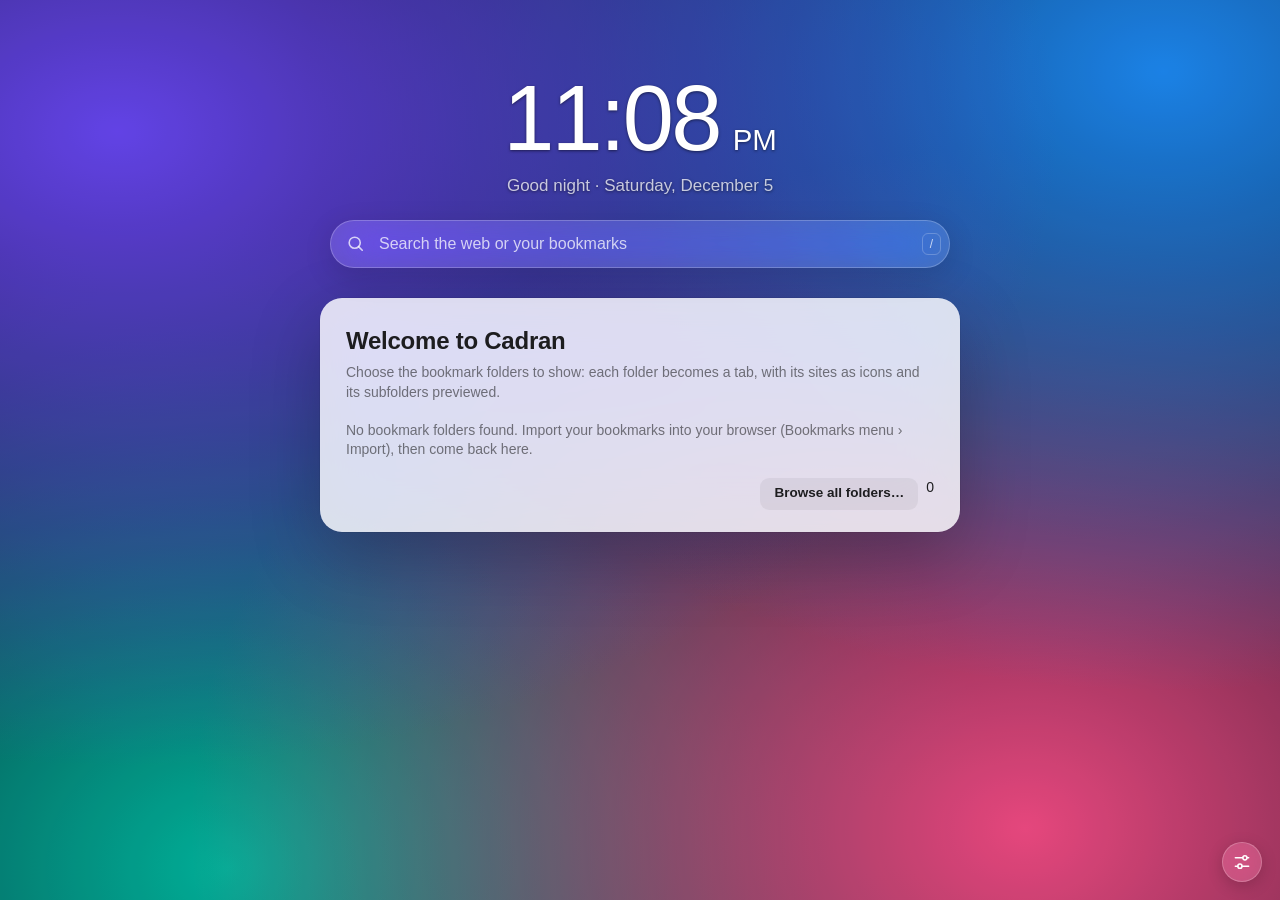
==== newtab.html @ ec269cba "Add files via upload" ====
<!doctype html>
<html lang="en">
<head>
  <meta charset="utf-8">
  <meta name="viewport" content="width=device-width, initial-scale=1, viewport-fit=cover">
  <meta name="theme-color" content="#17171b">
  <meta name="description" content="Cadran, a customizable start page for your browser">
  <link rel="manifest" href="manifest.webmanifest">
  <link rel="icon" href="icons/icon-32.png">
  <title data-i18n="newTabTitle">New Tab</title>
  <link rel="stylesheet" href="css/base.css">
  <link rel="stylesheet" href="css/tiles.css">
  <link rel="stylesheet" href="css/ui.css">
  <script src="js/web-compat.js"></script>
  <script>if ('serviceWorker' in navigator && location.protocol === 'https:') navigator.serviceWorker.register('./pwa-sw.js').catch(() => {});</script>
  <script type="module" src="js/app.js"></script>
</head>
<body>
  <div id="wallpaper" aria-hidden="true"></div>
  <div id="dim" aria-hidden="true"></div>
  <!-- Applique le fond et la mise en page mémorisés avant le premier affichage -->
  <script src="js/boot.js"></script>

  <main id="page">
    <header id="top">
      <div id="clock" hidden>
        <div class="time"></div>
        <div class="subline"><span class="greeting"></span><span class="date"></span></div>
      </div>
      <div id="search" hidden>
        <form class="search-box" role="search" autocomplete="off">
          <button type="button" class="engine-btn" data-i18n-title="chooseEngine" data-i18n-aria-label="chooseEngine"></button>
          <input type="text" name="q" data-i18n-aria-label="search" spellcheck="false" autocomplete="off">
          <kbd class="hint" data-i18n-title="shortcut">/</kbd>
        </form>
        <div class="search-results glass-panel" role="listbox" hidden></div>
      </div>
    </header>

    <nav id="groups" data-i18n-aria-label="tabFolders" hidden></nav>
    <div id="notice"></div>
    <section id="content" aria-live="polite"></section>
    <section id="extras"></section>
  </main>

  <div id="corner">
    <button id="btn-settings" class="round-btn" type="button" data-i18n-title="panelTitle" data-i18n-aria-label="panelTitle"></button>
  </div>
  <aside id="panel" class="glass-panel" data-i18n-aria-label="panelTitle"></aside>
  <div id="layer"></div>
</body>
</html>
---- css/base.css ----
/* ---------- Variables ---------- */
:root {
  --icon-base: 72px;
  --icon: var(--icon-base);
  --cols: 8;
  --gutter: 24px;
  --font: -apple-system, BlinkMacSystemFont, "SF Pro Text", "Inter", "Segoe UI", Roboto, "Helvetica Neue", Arial, sans-serif;
  --accent: #0a84ff;
  --danger: #ff453a;

  /* Texte posé sur le fond d'écran */
  --ink: #fff;
  --ink-2: rgba(255, 255, 255, .74);
  --ink-shadow: 0 1px 3px rgba(0, 0, 0, .5);
  --glass: rgba(255, 255, 255, .16);
  --glass-strong: rgba(255, 255, 255, .26);
  --glass-border: rgba(255, 255, 255, .22);

  /* Panneaux, menus, boîtes de dialogue */
  --panel-bg: rgba(34, 34, 38, .82);
  --panel-solid: #2a2a2e;
  --panel-ink: #f5f5f7;
  --panel-ink-2: rgba(245, 245, 247, .6);
  --panel-line: rgba(255, 255, 255, .1);
  --panel-field: rgba(255, 255, 255, .08);
  --panel-hover: rgba(255, 255, 255, .08);
  --panel-shadow: 0 24px 70px rgba(0, 0, 0, .5), 0 0 0 .5px rgba(255, 255, 255, .14);

  --default-wall:
    radial-gradient(at 12% 18%, #6d4aff 0, transparent 55%),
    radial-gradient(at 88% 12%, #1e90ff 0, transparent 50%),
    radial-gradient(at 78% 88%, #ff4f8b 0, transparent 55%),
    radial-gradient(at 20% 92%, #00c2a8 0, transparent 50%),
    #0f1224;
  color-scheme: dark;
}

:root[data-ink="dark"] {
  --ink: #1d1d1f;
  --ink-2: rgba(29, 29, 31, .72);
  --ink-shadow: 0 1px 2px rgba(255, 255, 255, .35);
  --glass: rgba(255, 255, 255, .42);
  --glass-strong: rgba(255, 255, 255, .62);
  --glass-border: rgba(0, 0, 0, .08);
}

:root[data-theme="light"] {
  color-scheme: light;
  --panel-bg: rgba(248, 248, 250, .86);
  --panel-solid: #f7f7f9;
  --panel-ink: #1d1d1f;
  --panel-ink-2: rgba(29, 29, 31, .58);
  --panel-line: rgba(0, 0, 0, .08);
  --panel-field: rgba(0, 0, 0, .05);
  --panel-hover: rgba(0, 0, 0, .05);
  --panel-shadow: 0 24px 70px rgba(0, 0, 0, .22), 0 0 0 .5px rgba(0, 0, 0, .12);
}

/* ---------- Base ---------- */
*, *::before, *::after { box-sizing: border-box; }
[hidden] { display: none !important; }
html, body { margin: 0; min-height: 100%; }
html { background: #14151a; }
/* Pas de barre de défilement verticale (on défile à la molette, au trackpad ou au clavier) : avec
   une souris, macOS et Windows lui réservent de la place, et elle apparaissait ou disparaissait
   selon la hauteur de l'onglet affiché, ce qui décalait toute la page de quelques pixels. */
html { scrollbar-width: none; }
html::-webkit-scrollbar { display: none; }
body {
  font: 14px/1.4 var(--font);
  color: var(--ink);
  -webkit-font-smoothing: antialiased;
  overflow-x: hidden;
}
button, input, select, textarea { font: inherit; color: inherit; }
button { cursor: pointer; }

#wallpaper {
  position: fixed;
  inset: -48px;
  z-index: -2;
  background: var(--default-wall);
  background-size: cover;
  background-position: center;
}
/* Ancien fond qui s'efface pendant un changement (fondu enchaîné) */
.wallpaper-ghost {
  position: fixed;
  inset: -48px;
  z-index: -2;
  background-size: cover;
  background-position: center;
  pointer-events: none;
  transition: opacity .45s ease;
}
#dim {
  position: fixed;
  inset: 0;
  z-index: -1;
  background: #000;
  opacity: 0;
  pointer-events: none;
  transition: opacity .45s ease;
}

/* ---------- Mise en page ---------- */
#page {
  min-height: 100vh;
  display: flex;
  flex-direction: column;
  align-items: center;
  padding: clamp(28px, 8vh, 96px) var(--gutter) 96px;
}
#content { width: 100%; }
#top {
  width: 100%;
  display: flex;
  flex-direction: column;
  align-items: center;
  gap: 22px;
  margin-bottom: 30px;
}
#top:empty, #top:not(:has(> :not([hidden]))) { margin-bottom: 0; }

/* ---------- Horloge ---------- */
#clock { text-align: center; text-shadow: var(--ink-shadow); user-select: none; }
#clock .time {
  font-size: clamp(52px, 7.4vw, 92px);
  font-weight: 200;
  letter-spacing: -.03em;
  line-height: 1;
  font-variant-numeric: tabular-nums;
}
#clock .ampm { font-size: .32em; font-weight: 500; letter-spacing: 0; margin-left: .1em; }
#clock .subline {
  margin-top: 10px;
  font-size: 17px;
  font-weight: 500;
  color: var(--ink-2);
}
#clock .greeting:not(:empty) + .date:not(:empty)::before { content: " · "; }

/* Horloge analogique (js/analog-clock.js, Cadran+) : un calque par aiguille, que l'on fait tourner en entier */
#clock .analog {
  position: relative;
  width: clamp(118px, 13vw, 168px);
  aspect-ratio: 1;
  margin: 0 auto 4px;
}
#clock .analog svg { position: absolute; inset: 0; width: 100%; height: 100%; }
#clock .analog .face { filter: drop-shadow(0 8px 22px rgba(0, 0, 0, .3)); }
#clock .analog .second { will-change: transform; }
/* À la minute pile, l'aiguille des minutes saute d'un cran, avec un léger rebond mécanique */
#clock .analog[data-jump] .hour, #clock .analog[data-jump] .minute { transition: transform .22s cubic-bezier(.3, 1.45, .55, 1); }
@media (prefers-reduced-motion: reduce) {
  #clock .analog .hand { transition: none !important; }
}

/* ---------- Recherche ---------- */
#search { position: relative; width: min(620px, 100%); z-index: 20; }
.search-box {
  display: flex;
  align-items: center;
  height: 48px;
  padding: 0 8px 0 6px;
  border-radius: 24px;
  background: var(--glass);
  border: 1px solid var(--glass-border);
  backdrop-filter: blur(24px) saturate(170%);
  box-shadow: 0 8px 30px rgba(0, 0, 0, .12);
  transition: background .2s, box-shadow .2s;
}
.search-box:focus-within {
  background: var(--glass-strong);
  box-shadow: 0 10px 36px rgba(0, 0, 0, .2), 0 0 0 3px rgba(10, 132, 255, .35);
}
.search-box input {
  flex: 1;
  min-width: 0;
  height: 100%;
  border: 0;
  outline: 0;
  background: transparent;
  font-size: 16px;
  color: var(--ink);
}
.search-box input::placeholder { color: var(--ink-2); }
.engine-btn {
  display: grid;
  place-items: center;
  width: 36px;
  height: 36px;
  margin-right: 4px;
  border: 0;
  border-radius: 50%;
  background: transparent;
  color: var(--ink-2);
}
.engine-btn:hover { background: var(--glass); color: var(--ink); }
.search-box .hint {
  font: 500 12px/1 var(--font);
  padding: 4px 7px;
  border-radius: 6px;
  border: 1px solid var(--glass-border);
  color: var(--ink-2);
}
.search-box:focus-within .hint { display: none; }

/* ---------- Onglets de dossiers ---------- */
#groups {
  position: relative;
  display: flex;
  flex-wrap: wrap;
  justify-content: center;
  gap: 4px;
  max-width: min(1100px, 100%);
  margin-bottom: 14px;
  padding: 4px;
  border-radius: 999px;
}
/* Option « onglets au survol » : la barre reste en place (pas de saut de mise en page) mais ne se voit
   qu'au survol, au clavier ou pendant un glisser-déposer (les onglets sont des cibles de dépôt). */
:root[data-tabs="hover"] #groups { opacity: 0; transition: opacity .2s ease .3s; }
:root[data-tabs="hover"] #groups::before { content: ''; position: absolute; inset: -16px -24px; }
:root[data-tabs="hover"] #groups:hover,
:root[data-tabs="hover"] #groups:focus-within,
:root[data-tabs="hover"] body.is-dragging #groups { opacity: 1; transition-delay: 0s; }
@media (prefers-reduced-motion: reduce) {
  :root[data-tabs="hover"] #groups { transition: none; }
}
/* Pastille de l'onglet actif : elle glisse d'un onglet à l'autre avec le défilement des pages. */
.tab-indicator {
  position: absolute;
  top: 0;
  left: 0;
  z-index: 0;
  border-radius: 999px;
  background: var(--glass-strong);
  backdrop-filter: blur(18px) saturate(160%);
  box-shadow: 0 2px 10px rgba(0, 0, 0, .12);
  pointer-events: none;
}
.group-tab {
  position: relative;
  z-index: 1;
  display: inline-flex;
  align-items: center;
  gap: 6px;
  height: 34px;
  padding: 0 16px;
  border: 0;
  border-radius: 999px;
  background: transparent;
  color: var(--ink-2);
  font-weight: 600;
  font-size: 14px;
  text-shadow: var(--ink-shadow);
  transition: background .15s, color .15s;
}
.group-tab:hover { color: var(--ink); background: var(--glass); }
.group-tab.active { color: var(--ink); text-shadow: none; }
.group-tab.active:hover { background: transparent; }
.group-tab.missing { opacity: .6; text-decoration: line-through; }
.group-tab.add { width: 34px; padding: 0; justify-content: center; }
.group-tab.drop-target, .crumb.drop-target { background: rgba(10, 132, 255, .45); color: #fff; }

/* ---------- Fil d'Ariane (en haut de chaque page) ---------- */
.crumbs {
  display: flex;
  align-items: center;
  flex-wrap: wrap;
  justify-content: center;
  gap: 2px;
  margin: -2px 0 22px;
  font-size: 14px;
  text-shadow: var(--ink-shadow);
}
.crumb {
  border: 0;
  background: transparent;
  color: var(--ink-2);
  padding: 4px 8px;
  border-radius: 8px;
  font-weight: 500;
}
.crumb:hover { color: var(--ink); background: var(--glass); }
.crumb.current { color: var(--ink); font-weight: 700; cursor: default; }
.crumb.current:hover { background: transparent; }
.crumb-sep { color: var(--ink-2); opacity: .7; display: inline-flex; }
.crumb-back { display: inline-grid; place-items: center; width: 30px; height: 30px; padding: 0; margin-right: 6px; border-radius: 50%; background: var(--glass); }
.crumb-pin { margin-left: 10px; font-size: 12px; border: 1px solid var(--glass-border); }

/* ---------- Bandeau d'information ---------- */
#notice:empty { display: none; }
.notice {
  display: flex;
  align-items: center;
  gap: 14px;
  max-width: min(720px, 100%);
  margin: 0 auto 28px;
  padding: 12px 14px 12px 18px;
  border-radius: 16px;
  background: var(--panel-bg);
  color: var(--panel-ink);
  backdrop-filter: blur(24px) saturate(170%);
  box-shadow: var(--panel-shadow);
  font-size: 13.5px;
}
.notice p { margin: 0; flex: 1; }
.notice strong { display: block; font-size: 14px; }

/* ---------- Coin réglages ---------- */
#corner { position: fixed; right: 18px; bottom: 18px; z-index: 30; display: flex; gap: 8px; }
.round-btn {
  display: grid;
  place-items: center;
  width: 40px;
  height: 40px;
  border-radius: 50%;
  border: 1px solid var(--glass-border);
  background: var(--glass);
  color: var(--ink);
  backdrop-filter: blur(20px) saturate(160%);
  box-shadow: 0 4px 16px rgba(0, 0, 0, .18);
  transition: transform .15s, background .15s;
}
.round-btn:hover { background: var(--glass-strong); transform: rotate(20deg); }
body.panel-open #corner { opacity: 0; pointer-events: none; }

/* ---------- Messages vides & accueil ---------- */
.empty {
  max-width: 520px;
  margin: 24px auto;
  text-align: center;
  color: var(--ink-2);
  text-shadow: var(--ink-shadow);
}
.empty h2 { color: var(--ink); font-size: 20px; margin: 0 0 6px; }
.empty .btn { margin-top: 14px; text-shadow: none; }

.welcome {
  width: min(640px, 100%);
  margin: 0 auto;
  padding: 26px 26px 22px;
  border-radius: 22px;
  background: var(--panel-bg);
  color: var(--panel-ink);
  backdrop-filter: blur(30px) saturate(180%);
  box-shadow: var(--panel-shadow);
}
.welcome h1 { margin: 0 0 6px; font-size: 24px; letter-spacing: -.01em; }
.welcome > p { margin: 0 0 18px; color: var(--panel-ink-2); }
.welcome .suggestions { display: flex; flex-direction: column; gap: 2px; max-height: 46vh; overflow: auto; margin: 0 -8px 18px; }
.welcome .actions { display: flex; gap: 8px; justify-content: flex-end; flex-wrap: wrap; }

@media (max-width: 640px) {
  :root { --gutter: 16px; }
  .notice { flex-wrap: wrap; }
}

@media (prefers-reduced-motion: reduce) {
  *, *::before, *::after { animation-duration: .01ms !important; transition-duration: .01ms !important; }
}
---- css/tiles.css ----
/* ---------- Pages : un onglet par page, défilement horizontal aimanté ---------- */
.pager {
  display: flex;
  align-items: flex-start;
  /* Pleine largeur de la fenêtre, pour que les pages glissent d'un bord à l'autre */
  width: calc(100% + 2 * var(--gutter));
  margin-inline: calc(-1 * var(--gutter));
  overflow-x: auto;
  overflow-y: hidden;
  scroll-snap-type: x mandatory;
  overscroll-behavior-x: contain; /* pas de « page précédente » en glissant au bord */
  scrollbar-width: none;
}
.pager::-webkit-scrollbar { display: none; }
.pager.resizing { transition: height .42s cubic-bezier(.22, .8, .2, 1); }
/* Changement d'onglet animé (js/pager.js) : l'aimantation reprend une fois la page en place */
.pager.animating { scroll-snap-type: none; }
.page {
  position: relative;
  flex: 0 0 100%;
  min-width: 0;
  overflow: clip;
  scroll-snap-align: start;
  scroll-snap-stop: always;
}
/* La marge haute laisse de la place à l'effet de survol des icônes */
.page-inner { padding: 12px var(--gutter) 16px; }
.page-inner.leaving { position: absolute; top: 0; left: 0; right: 0; pointer-events: none; }

/* ---------- Grille ---------- */
.grid {
  --tile-w: max(calc(var(--icon) + 30px), 70px); /* plancher : les noms restent lisibles avec de petites icônes */
  --gap-x: calc(var(--icon) * .26 + 4px);
  --gap-y: calc(var(--icon) * .26 + 4px);
  --label-size: clamp(11px, calc(var(--icon) * .165), 13.5px);
  position: relative;
  display: grid;
  grid-template-columns: repeat(auto-fit, var(--tile-w));
  justify-content: center;
  column-gap: var(--gap-x);
  row-gap: var(--gap-y);
  width: 100%;
  max-width: calc(var(--cols) * var(--tile-w) + (var(--cols) - 1) * var(--gap-x));
  margin: 0 auto;
}
.grid.compact { --icon: min(var(--icon-base), max(40px, calc(var(--icon-base) * .66))); }
.grid.drop-external { outline: 2px dashed rgba(255, 255, 255, .6); outline-offset: 12px; border-radius: 18px; }

/* ---------- Tuile ---------- */
.tile {
  position: relative;
  display: flex;
  flex-direction: column;
  align-items: center;
  gap: 8px;
  min-width: 0;
  padding: 4px 0;
  border: 0;
  border-radius: 14px;
  background: transparent;
  color: var(--ink);
  text-decoration: none;
  /* Appui long au doigt : ni sélection de texte ni aperçu du lien (iOS) */
  -webkit-user-select: none;
  user-select: none;
  -webkit-touch-callout: none;
  outline: none;
  cursor: pointer;
  -webkit-tap-highlight-color: transparent;
}
.tile .label {
  max-width: 100%;
  padding: 0 2px;
  font-size: var(--label-size);
  font-weight: 500;
  line-height: 1.25;
  white-space: nowrap;
  overflow: hidden;
  text-overflow: ellipsis;
  text-shadow: var(--ink-shadow);
}
/* Réglage global : grille des dossiers comme sections « Sites fréquents » et « Récemment fermés » */
:root[data-titles="off"] .tile .label { display: none; }

/* ---------- Plaque (l'icône) ---------- */
.plate {
  position: relative;
  flex: none;
  display: grid;
  place-items: center;
  width: var(--icon);
  height: var(--icon);
  border-radius: 23%;
  overflow: hidden;
  background: #fff;
  box-shadow: 0 1px 2px rgba(0, 0, 0, .16), 0 6px 18px rgba(0, 0, 0, .16);
  transition: transform .2s cubic-bezier(.2, .8, .2, 1), box-shadow .2s;
  user-select: none;
}
.tile:hover .plate { transform: translateY(-3px) scale(1.045); box-shadow: 0 2px 4px rgba(0, 0, 0, .16), 0 12px 28px rgba(0, 0, 0, .24); }
.tile:active .plate { transform: scale(.96); transition-duration: .08s; }
.tile:focus-visible .plate { box-shadow: 0 0 0 3px var(--accent), 0 8px 24px rgba(0, 0, 0, .25); }
.tile.selected .plate { box-shadow: 0 0 0 3px var(--accent), 0 8px 24px rgba(0, 0, 0, .25); }

.plate img { display: block; pointer-events: none; }
.plate.full img { width: 100%; height: 100%; object-fit: cover; }
.plate.pad img { width: 62%; height: 62%; object-fit: contain; }
.plate.fav img { width: min(32px, 46%); height: min(32px, 46%); object-fit: contain; }
.plate.mono {
  color: #fff;
  font-weight: 600;
  font-size: calc(var(--icon) * .44);
  line-height: 1;
  letter-spacing: -.02em;
  text-shadow: 0 1px 2px rgba(0, 0, 0, .18);
}
.plate.mono.emoji { font-size: calc(var(--icon) * .5); text-shadow: none; }
.plate.mono.two { font-size: calc(var(--icon) * .34); }
.plate.glyph { background: linear-gradient(160deg, #8e8e98, #5d5d66); color: #fff; }

/* ---------- Dossiers (aperçu façon iOS) ---------- */
.plate.folder-plate {
  --fp: 2;
  display: grid;
  grid-template-columns: repeat(var(--fp), 1fr);
  grid-auto-rows: 1fr;
  gap: calc(var(--icon) * .075);
  padding: calc(var(--icon) * .14);
  place-items: stretch;
  background: var(--glass);
  border: 1px solid var(--glass-border);
  backdrop-filter: blur(22px) saturate(170%);
  box-shadow: 0 6px 20px rgba(0, 0, 0, .14);
}
:root[data-fp="9"] .plate.folder-plate { --fp: 3; gap: calc(var(--icon) * .06); padding: calc(var(--icon) * .12); }
.plate.mini {
  width: 100%;
  height: 100%;
  min-width: 0;
  border-radius: 26%;
  box-shadow: 0 1px 2px rgba(0, 0, 0, .12);
  transition: none;
}
.plate.mini.mono { font-size: calc(var(--icon) * .17); }
:root[data-fp="9"] .plate.mini.mono { font-size: calc(var(--icon) * .12); }
.plate.mini.fav img { width: 60%; height: 60%; }
.plate.mini.pad img { width: 70%; height: 70%; }
.plate.mini-folder { background: rgba(255, 255, 255, .35); color: rgba(0, 0, 0, .55); }
.plate.mini-folder svg { width: 60%; height: 60%; }
.folder-empty { grid-column: 1 / -1; grid-row: 1 / -1; display: grid; place-items: center; color: var(--ink-2); }
.folder-empty svg { width: 46%; height: 46%; }
.tile.folder .count {
  position: absolute;
  top: -2px;
  right: calc(50% - var(--icon) / 2 - 8px);
  min-width: 22px;
  height: 22px;
  padding: 0 6px;
  border-radius: 11px;
  background: rgba(0, 0, 0, .55);
  color: #fff;
  font-size: 11.5px;
  font-weight: 700;
  line-height: 22px;
  text-align: center;
  backdrop-filter: blur(10px);
  opacity: 0;
  transform: scale(.8);
  transition: opacity .15s, transform .15s;
}
.tile.folder:hover .count { opacity: 1; transform: none; }

/* ---------- Tuile « Ajouter » ---------- */
.plate.add-plate {
  background: transparent;
  border: 2px dashed var(--ink-2);
  box-shadow: none;
  color: var(--ink-2);
  opacity: .7;
}
.tile.add:hover .plate { opacity: 1; background: var(--glass); box-shadow: none; }
:root[data-add="off"] .tile.add { display: none; }

/* ---------- Style « Cartes » (façon Vivaldi) ---------- */
:root[data-tile-style="cards"] .grid:not(.compact) { --tile-w: max(calc(var(--icon) * 1.85 + 12px), 84px); }
:root[data-tile-style="cards"] .grid:not(.compact) .tile {
  gap: 12px;
  padding: calc(var(--icon) * .26) 10px 12px;
  border-radius: 18px;
  background: var(--glass);
  border: 1px solid var(--glass-border);
  backdrop-filter: blur(20px) saturate(160%);
  box-shadow: 0 6px 22px rgba(0, 0, 0, .12);
  transition: background .15s, transform .2s;
}
:root[data-tile-style="cards"] .grid:not(.compact) .tile:hover { background: var(--glass-strong); transform: translateY(-2px); }
:root[data-tile-style="cards"] .grid:not(.compact) .tile:hover .plate { transform: none; }
:root[data-tile-style="cards"] .grid:not(.compact) .tile .label { text-shadow: none; font-weight: 600; }
/* Sans les noms, l'icône est centrée : même marge en haut et en bas */
:root[data-tile-style="cards"][data-titles="off"] .grid:not(.compact) .tile { padding-bottom: calc(var(--icon) * .26); }
:root[data-tile-style="cards"] .grid:not(.compact) .plate.folder-plate { background: rgba(255, 255, 255, .18); }
:root[data-tile-style="cards"] .grid:not(.compact) .tile.add { background: transparent; border-style: dashed; box-shadow: none; }

/* ---------- Glisser-déposer ---------- */
.tile.dragging { opacity: .28; }
.tile.dragging .plate { transform: none !important; }
.tile.drop-into .plate { transform: scale(1.14); box-shadow: 0 0 0 3px var(--accent), 0 12px 30px rgba(0, 0, 0, .3); }
body.is-dragging .tile:hover .plate { transform: none; }
/* Glisser au doigt (js/grid.js) : la tuile se soulève à l'appui long, puis une copie suit le doigt */
.tile.pressed .plate { transform: scale(1.1); box-shadow: 0 4px 8px rgba(0, 0, 0, .18), 0 16px 34px rgba(0, 0, 0, .3); }
.plate.touch-ghost {
  position: fixed;
  left: 0;
  top: 0;
  z-index: 950;
  margin: 0;
  pointer-events: none;
  transition: none;
  box-shadow: 0 4px 8px rgba(0, 0, 0, .18), 0 18px 40px rgba(0, 0, 0, .35);
}

/* ---------- Sections complémentaires ---------- */
#extras { width: 100%; }
.extra-section { margin-top: 44px; }
/* Même typographie que les onglets et le fil d'Ariane */
.section-title {
  margin: 0 0 16px;
  font-size: 14px;
  font-weight: 600;
  text-align: center;
  color: var(--ink-2);
  text-shadow: var(--ink-shadow);
}
.plate.window-plate { background: linear-gradient(160deg, #5e5ce6, #3634a3); color: #fff; }
.plate.window-plate svg { width: 46%; height: 46%; }

/* ---------- Badges ---------- */
.tile .badge {
  position: absolute;
  top: 0;
  left: calc(50% + var(--icon) / 2 - 14px);
  padding: 1px 5px;
  border-radius: 6px;
  background: rgba(0, 0, 0, .6);
  color: #fff;
  font-size: 9.5px;
  font-weight: 700;
  letter-spacing: .02em;
}
---- css/ui.css ----
/* ---------- Surfaces ---------- */
.glass-panel {
  background: var(--panel-bg);
  color: var(--panel-ink);
  backdrop-filter: blur(34px) saturate(180%);
  box-shadow: var(--panel-shadow);
}

/* ---------- Boutons ---------- */
.btn {
  display: inline-flex;
  align-items: center;
  justify-content: center;
  gap: 6px;
  height: 32px;
  padding: 0 14px;
  border: 0;
  border-radius: 9px;
  background: var(--panel-field);
  color: var(--panel-ink);
  font-size: 13.5px;
  font-weight: 600;
  white-space: nowrap;
  transition: background .12s, filter .12s;
}
.btn:hover { background: var(--panel-hover); filter: brightness(1.08); }
.btn.primary { background: var(--accent); color: #fff; }
.btn.danger { background: var(--danger); color: #fff; }
.btn.ghost { background: transparent; }
.btn.small { height: 26px; padding: 0 10px; font-size: 12.5px; border-radius: 7px; }
.btn:disabled { opacity: .45; cursor: default; filter: none; }
.icon-btn {
  display: inline-grid;
  place-items: center;
  width: 28px;
  height: 28px;
  padding: 0;
  border: 0;
  border-radius: 7px;
  background: transparent;
  color: var(--panel-ink-2);
}
.icon-btn:hover { background: var(--panel-hover); color: var(--panel-ink); }
.icon-btn:disabled { opacity: .3; cursor: default; background: transparent; }
.icon-btn.on { color: var(--accent); }

/* ---------- Menu contextuel ---------- */
.menu {
  position: fixed;
  z-index: 1000;
  min-width: 230px;
  max-width: 320px;
  padding: 5px;
  border-radius: 12px;
  font-size: 13.5px;
  animation: pop .12s ease-out;
}
@keyframes pop { from { opacity: 0; transform: scale(.97); } }
.menu-item {
  display: flex;
  align-items: center;
  gap: 10px;
  width: 100%;
  height: 30px;
  padding: 0 10px;
  border: 0;
  border-radius: 7px;
  background: transparent;
  color: var(--panel-ink);
  text-align: left;
  outline: none;
}
.menu-item svg { flex: none; opacity: .8; }
.menu-item span:first-of-type { flex: 1; overflow: hidden; text-overflow: ellipsis; white-space: nowrap; }
.menu-item:hover:not(:disabled), .menu-item:focus-visible { background: var(--accent); color: #fff; }
.menu-item:hover svg, .menu-item:focus-visible svg { opacity: 1; }
.menu-item.danger { color: var(--danger); }
.menu-item.danger:hover { background: var(--danger); color: #fff; }
.menu-item:disabled { opacity: .4; cursor: default; }
.menu-item.checked::after { content: "✓"; font-weight: 700; }
.menu-hint { color: var(--panel-ink-2); font-size: 12px; }
.menu-item:hover .menu-hint { color: rgba(255, 255, 255, .8); }
.menu-sep { height: 1px; margin: 5px 8px; background: var(--panel-line); }
.menu-header { padding: 6px 10px 4px; font-size: 11.5px; font-weight: 700; color: var(--panel-ink-2); text-transform: uppercase; letter-spacing: .05em; }

/* ---------- Boîtes de dialogue ---------- */
.backdrop {
  position: fixed;
  inset: 0;
  z-index: 900;
  display: grid;
  place-items: center;
  padding: 20px;
  background: rgba(0, 0, 0, .28);
  opacity: 0;
  transition: opacity .16s;
}
.backdrop.show { opacity: 1; }
.dialog {
  width: min(440px, 100%);
  max-height: calc(100vh - 40px);
  display: flex;
  flex-direction: column;
  padding: 20px 20px 16px;
  border-radius: 16px;
  transform: translateY(8px) scale(.98);
  transition: transform .18s cubic-bezier(.2, .8, .2, 1);
}
.dialog.wide { width: min(560px, 100%); }
.backdrop.show .dialog { transform: none; }
.dialog h2 { margin: 0 0 12px; font-size: 17px; letter-spacing: -.01em; }
.dialog-text { margin: 0 0 14px; color: var(--panel-ink-2); }
.dialog-body { min-height: 0; overflow: auto; margin: 0 -4px; padding: 0 4px; }
.dialog-error { margin: 4px 0 8px; color: var(--danger); font-size: 13px; }
.dialog-actions { display: flex; justify-content: flex-end; gap: 8px; margin-top: 16px; }
.field { display: flex; flex-direction: column; gap: 5px; margin-bottom: 12px; }
.field > span { font-size: 12.5px; font-weight: 600; color: var(--panel-ink-2); }
.field small { color: var(--panel-ink-2); font-size: 12px; }
.input, .field input, .field select {
  height: 34px;
  padding: 0 10px;
  border: 1px solid var(--panel-line);
  border-radius: 8px;
  background: var(--panel-field);
  color: var(--panel-ink);
  outline: none;
}
.input:focus, .field input:focus, .field select:focus { border-color: var(--accent); box-shadow: 0 0 0 3px rgba(10, 132, 255, .25); }

/* ---------- Notifications ---------- */
.toast {
  position: fixed;
  left: 50%;
  bottom: 26px;
  z-index: 1100;
  display: flex;
  align-items: center;
  gap: 14px;
  max-width: min(560px, calc(100vw - 32px));
  padding: 10px 10px 10px 16px;
  border-radius: 14px;
  background: rgba(28, 28, 30, .92);
  color: #fff;
  font-size: 13.5px;
  box-shadow: 0 12px 40px rgba(0, 0, 0, .35);
  backdrop-filter: blur(20px);
  transform: translate(-50%, 20px);
  opacity: 0;
  transition: transform .2s cubic-bezier(.2, .8, .2, 1), opacity .2s;
}
.toast.show { transform: translate(-50%, 0); opacity: 1; }
.toast-action { border: 0; border-radius: 8px; padding: 6px 12px; background: rgba(255, 255, 255, .14); color: #64d2ff; font-weight: 700; }
.toast-action:hover { background: rgba(255, 255, 255, .22); }

/* ---------- Résultats de recherche ---------- */
.search-results {
  position: absolute;
  left: 0;
  right: 0;
  top: calc(100% + 8px);
  max-height: min(62vh, 560px);
  overflow: auto;
  padding: 6px;
  border-radius: 16px;
}
.result {
  display: flex;
  align-items: center;
  gap: 12px;
  width: 100%;
  min-height: 44px;
  padding: 6px 10px;
  border: 0;
  border-radius: 10px;
  background: transparent;
  color: var(--panel-ink);
  text-align: left;
  text-decoration: none;
  cursor: pointer;
}
.result.selected { background: var(--accent); color: #fff; }
.result .r-icon { --icon: 30px; flex: none; }
.result .plate { box-shadow: 0 1px 2px rgba(0, 0, 0, .2); border-radius: 26%; }
.result .plate.mono { font-size: 14px; }
.result .plate.fav img { width: 18px; height: 18px; }
.result .r-glyph { display: grid; place-items: center; width: 30px; height: 30px; border-radius: 8px; background: var(--panel-field); }
.result.selected .r-glyph { background: rgba(255, 255, 255, .2); }
.result .r-text { flex: 1; min-width: 0; display: flex; flex-direction: column; }
.result .r-title { font-weight: 600; white-space: nowrap; overflow: hidden; text-overflow: ellipsis; }
.result .r-sub { font-size: 12px; color: var(--panel-ink-2); white-space: nowrap; overflow: hidden; text-overflow: ellipsis; }
.result.selected .r-sub { color: rgba(255, 255, 255, .8); }
.result .r-key { font-size: 11.5px; color: var(--panel-ink-2); }
.result.selected .r-key { color: rgba(255, 255, 255, .85); }
.results-label { padding: 8px 10px 4px; font-size: 11.5px; font-weight: 700; color: var(--panel-ink-2); text-transform: uppercase; letter-spacing: .05em; }
mark { background: rgba(255, 214, 10, .35); color: inherit; border-radius: 3px; }
.result.selected mark { background: rgba(255, 255, 255, .3); }

/* ---------- Panneau de réglages ---------- */
#panel {
  position: fixed;
  top: 12px;
  right: 12px;
  bottom: 12px;
  z-index: 800;
  width: min(400px, calc(100vw - 24px));
  display: flex;
  flex-direction: column;
  border-radius: 18px;
  transform: translateX(calc(100% + 30px));
  visibility: hidden;
  transition: transform .28s cubic-bezier(.2, .8, .2, 1), visibility 0s .28s;
}
#panel.open { transform: none; visibility: visible; transition: transform .28s cubic-bezier(.2, .8, .2, 1); }
.panel-head { display: flex; align-items: center; justify-content: space-between; padding: 16px 14px 10px 20px; }
.panel-head h2 { margin: 0; font-size: 19px; letter-spacing: -.01em; }
.panel-tabs { display: flex; gap: 2px; margin: 0 14px 6px; padding: 3px; border-radius: 10px; background: var(--panel-field); }
.panel-tabs button {
  flex: 1;
  height: 28px;
  border: 0;
  border-radius: 8px;
  background: transparent;
  color: var(--panel-ink-2);
  font-size: 12.5px;
  font-weight: 600;
}
.panel-tabs button[aria-selected="true"] { background: var(--panel-solid); color: var(--panel-ink); box-shadow: 0 1px 3px rgba(0, 0, 0, .15); }
.panel-body { flex: 1; overflow: auto; padding: 6px 20px 24px; }
.panel-body h3 { margin: 22px 0 8px; font-size: 12px; font-weight: 700; color: var(--panel-ink-2); text-transform: uppercase; letter-spacing: .06em; }
.panel-body h3:first-child { margin-top: 10px; }
.panel-body p.hint { margin: 6px 0 10px; color: var(--panel-ink-2); font-size: 12.5px; line-height: 1.45; }
.card { padding: 4px 14px; border-radius: 12px; background: var(--panel-field); }
.row {
  display: flex;
  align-items: center;
  justify-content: space-between;
  gap: 12px;
  min-height: 44px;
  padding: 6px 0;
}
.row + .row { border-top: 1px solid var(--panel-line); }
.row-label { display: flex; flex-direction: column; min-width: 0; }
.row-label small { color: var(--panel-ink-2); font-size: 12px; }
.row.stack { flex-direction: column; align-items: stretch; gap: 8px; padding: 10px 0; }
.row .input { width: 160px; }
.row select.input { width: auto; min-width: 160px; max-width: 62%; }
.row.stack .input { width: 100%; }

/* Interrupteur */
.switch { position: relative; flex: none; width: 42px; height: 26px; }
.switch input { position: absolute; opacity: 0; inset: 0; margin: 0; cursor: pointer; z-index: 1; }
.switch span { position: absolute; inset: 0; border-radius: 13px; background: rgba(120, 120, 128, .36); transition: background .2s; }
.switch span::after {
  content: "";
  position: absolute;
  top: 2px;
  left: 2px;
  width: 22px;
  height: 22px;
  border-radius: 50%;
  background: #fff;
  box-shadow: 0 2px 4px rgba(0, 0, 0, .25);
  transition: transform .2s cubic-bezier(.2, .8, .2, 1);
}
.switch input:checked + span { background: #30d158; }
.switch input:checked + span::after { transform: translateX(16px); }
.switch input:focus-visible + span { box-shadow: 0 0 0 3px rgba(10, 132, 255, .45); }

/* Contrôle segmenté */
.segmented { display: inline-flex; flex: none; padding: 2px; border-radius: 9px; background: rgba(120, 120, 128, .2); }
.segmented button {
  height: 26px;
  padding: 0 10px;
  border: 0;
  border-radius: 7px;
  background: transparent;
  color: var(--panel-ink);
  font-size: 12.5px;
  font-weight: 500;
  white-space: nowrap;
}
.segmented button[aria-pressed="true"] { background: var(--panel-solid); font-weight: 600; box-shadow: 0 1px 3px rgba(0, 0, 0, .2); }
.row.stack .segmented { display: flex; }
.row.stack .segmented button { flex: 1; }

/* Curseur */
.range { display: flex; align-items: center; gap: 10px; flex: 1; max-width: 200px; }
.range input { flex: 1; accent-color: var(--accent); }
.range output { min-width: 42px; text-align: right; font-size: 12.5px; color: var(--panel-ink-2); font-variant-numeric: tabular-nums; }

/* Pastilles de fond */
.swatches { display: grid; grid-template-columns: repeat(auto-fill, minmax(62px, 1fr)); gap: 8px; }
.swatch {
  position: relative;
  aspect-ratio: 16 / 10;
  border: 0;
  border-radius: 10px;
  background-size: cover !important;
  background-position: center !important;
  box-shadow: inset 0 0 0 1px rgba(0, 0, 0, .12);
}
.swatch:hover { filter: brightness(1.08); }
.swatch[aria-pressed="true"] { box-shadow: 0 0 0 2px var(--panel-solid), 0 0 0 4px var(--accent); }
.swatch .del {
  position: absolute;
  top: -6px;
  right: -6px;
  display: none;
  width: 20px;
  height: 20px;
  padding: 0;
  border: 0;
  border-radius: 50%;
  background: rgba(0, 0, 0, .75);
  color: #fff;
  place-items: center;
}
.swatch:hover .del { display: grid; }
.swatch.add { display: grid; place-items: center; background: var(--panel-field) !important; color: var(--panel-ink-2); box-shadow: inset 0 0 0 1.5px var(--panel-line); }
.swatch.custom input { position: absolute; inset: 0; width: 100%; height: 100%; opacity: 0; cursor: pointer; }
.swatch.custom { display: grid; place-items: center; color: #fff; }

/* Liste des dossiers affichés */
.group-list { display: flex; flex-direction: column; gap: 6px; }
.group-item { display: flex; align-items: center; gap: 6px; padding: 8px 8px 8px 12px; border-radius: 12px; background: var(--panel-field); }
.group-item .g-text { flex: 1; min-width: 0; display: flex; flex-direction: column; gap: 2px; }
.group-item input { height: 28px; padding: 0 8px; border: 1px solid transparent; border-radius: 7px; background: transparent; color: var(--panel-ink); font-weight: 600; outline: none; }
.group-item input:hover { border-color: var(--panel-line); }
.group-item input:focus { border-color: var(--accent); background: var(--panel-field); }
.group-item small { padding: 0 9px; color: var(--panel-ink-2); font-size: 11.5px; white-space: nowrap; overflow: hidden; text-overflow: ellipsis; }
.button-row { display: flex; flex-wrap: wrap; gap: 8px; margin-top: 10px; }
.kbd-list { display: grid; grid-template-columns: auto 1fr; gap: 6px 12px; font-size: 12.5px; color: var(--panel-ink-2); }
.kbd-list kbd { justify-self: start; padding: 2px 6px; border-radius: 5px; background: var(--panel-field); color: var(--panel-ink); font: 600 11.5px var(--font); }
.status-dot { display: inline-block; width: 8px; height: 8px; margin-right: 6px; border-radius: 50%; background: #8e8e93; vertical-align: 1px; }
.status-dot.on { background: #30d158; }

/* ---------- Sélecteur de dossiers ---------- */
.picker-filter { width: 100%; margin-bottom: 10px; }
.tree { display: flex; flex-direction: column; gap: 1px; max-height: min(52vh, 460px); overflow: auto; margin: 0 -6px; padding: 0 6px; }
.tree-row {
  display: flex;
  align-items: center;
  gap: 8px;
  min-height: 34px;
  padding: 0 8px 0 calc(8px + var(--depth, 0) * 20px);
  border-radius: 8px;
  cursor: pointer;
  user-select: none;
}
.tree-row:hover { background: var(--panel-hover); }
.tree-row.checked { background: rgba(10, 132, 255, .16); }
.tree-row.disabled { opacity: .5; cursor: default; }
.tree-row .twisty { display: grid; place-items: center; width: 18px; height: 18px; padding: 0; border: 0; background: transparent; color: var(--panel-ink-2); transition: transform .15s; }
.tree-row .twisty.open { transform: rotate(90deg); }
.tree-row .twisty.none { visibility: hidden; }
.tree-row input { margin: 0; accent-color: var(--accent); pointer-events: none; }
.tree-row .t-title { flex: 1; min-width: 0; overflow: hidden; text-overflow: ellipsis; white-space: nowrap; }
.tree-row .t-path { display: block; font-size: 11.5px; color: var(--panel-ink-2); overflow: hidden; text-overflow: ellipsis; white-space: nowrap; }
.tree-row .t-count { font-size: 12px; color: var(--panel-ink-2); font-variant-numeric: tabular-nums; }
.tree-row .folder-ico { flex: none; color: #64aaf5; }
.tag { padding: 1px 7px; border-radius: 6px; background: rgba(255, 159, 10, .2); color: #ff9f0a; font-size: 11px; font-weight: 700; }

/* ---------- Éditeur d'icône ---------- */
.icon-editor { display: flex; flex-direction: column; align-items: center; gap: 16px; }
.icon-editor .preview { --icon: 96px; }
.icon-editor .options { display: flex; flex-direction: column; gap: 10px; width: 100%; }
.mono-row { display: flex; gap: 8px; align-items: center; }
.mono-row .input { width: 70px; text-align: center; font-size: 16px; }
.color-dots { display: flex; flex-wrap: wrap; gap: 6px; }
.color-dot { width: 24px; height: 24px; padding: 0; border: 0; border-radius: 50%; box-shadow: inset 0 0 0 1px rgba(0, 0, 0, .15); }
.color-dot[aria-pressed="true"] { box-shadow: 0 0 0 2px var(--panel-solid), 0 0 0 4px var(--accent); }

/* ---------- Cadran+ ---------- */
.plus-pill {
  display: inline-flex;
  align-items: center;
  gap: 5px;
  height: 26px;
  margin: 0 6px 0 auto;
  padding: 0 11px 0 9px;
  border: 0;
  border-radius: 13px;
  background: linear-gradient(135deg, #6d4aff, #0a84ff);
  color: #fff;
  font-size: 12.5px;
  font-weight: 700;
  white-space: nowrap;
}
.plus-pill:hover { filter: brightness(1.1); }
.plus-pill.on { background: var(--panel-field); color: var(--panel-ink); }
.plus-pill.on svg { color: #bf5af2; }
.plus-pill.on[aria-pressed="true"] { background: var(--panel-hover); box-shadow: inset 0 0 0 1px var(--panel-line); }
.plus-mark {
  display: inline-grid;
  place-items: center;
  width: 15px;
  height: 15px;
  margin-left: 6px;
  border-radius: 50%;
  background: linear-gradient(135deg, #6d4aff, #0a84ff);
  color: #fff;
  font-size: 11px;
  font-weight: 800;
  line-height: 1;
  vertical-align: 1px;
  letter-spacing: 0;
}
.back-btn { margin: 4px 0 0 -8px; color: var(--panel-ink-2); }
.plus-hero {
  margin-top: 8px;
  padding: 16px 16px 15px;
  border-radius: 14px;
  background:
    radial-gradient(at 10% 12%, #6d4aff 0, transparent 60%),
    radial-gradient(at 92% 8%, #1e90ff 0, transparent 55%),
    radial-gradient(at 82% 105%, #ff4f8b 0, transparent 60%),
    #1b1740;
  color: #fff;
}
.plus-title { display: flex; align-items: center; gap: 8px; font-size: 21px; font-weight: 800; letter-spacing: -.01em; }
.plus-hero p { margin: 8px 0 0; font-size: 13px; line-height: 1.45; color: rgba(255, 255, 255, .86); }
.plus-hero .plus-reason { color: #fff; font-weight: 700; }
.plus-features { display: flex; flex-direction: column; gap: 8px; margin: 12px 0 0; padding: 0; list-style: none; font-size: 13px; line-height: 1.35; }
.plus-features li { display: flex; align-items: flex-start; gap: 9px; }
.plus-features svg { flex: none; margin-top: 1px; opacity: .9; }
.plus-hero .plus-support { margin-top: 12px; padding-top: 10px; border-top: 1px solid rgba(255, 255, 255, .18); color: #fff; font-weight: 600; }
.plus-actions { margin-top: 14px; }
.plus-actions .btn.primary { flex: 1; height: 36px; font-size: 14px; }
.plus-actions .btn:not(.primary) { height: 36px; }
.plus-key { display: flex; gap: 8px; }
.row.stack .plus-key .input { flex: 1; width: auto; min-width: 0; font: 500 12.5px ui-monospace, SFMono-Regular, Menlo, monospace; }
.plus-error { margin: 0; color: var(--danger); font-size: 12.5px; line-height: 1.4; }
.plus-note {
  display: flex;
  align-items: center;
  gap: 9px;
  margin-top: 10px;
  padding: 10px 12px;
  border-radius: 10px;
  background: rgba(191, 90, 242, .16);
  font-size: 12.5px;
  line-height: 1.4;
}
.plus-note svg { flex: none; color: #bf5af2; }
.panel-body p.hint a { color: var(--accent); text-decoration: none; font-weight: 600; }
.panel-body p.hint a:hover { text-decoration: underline; }
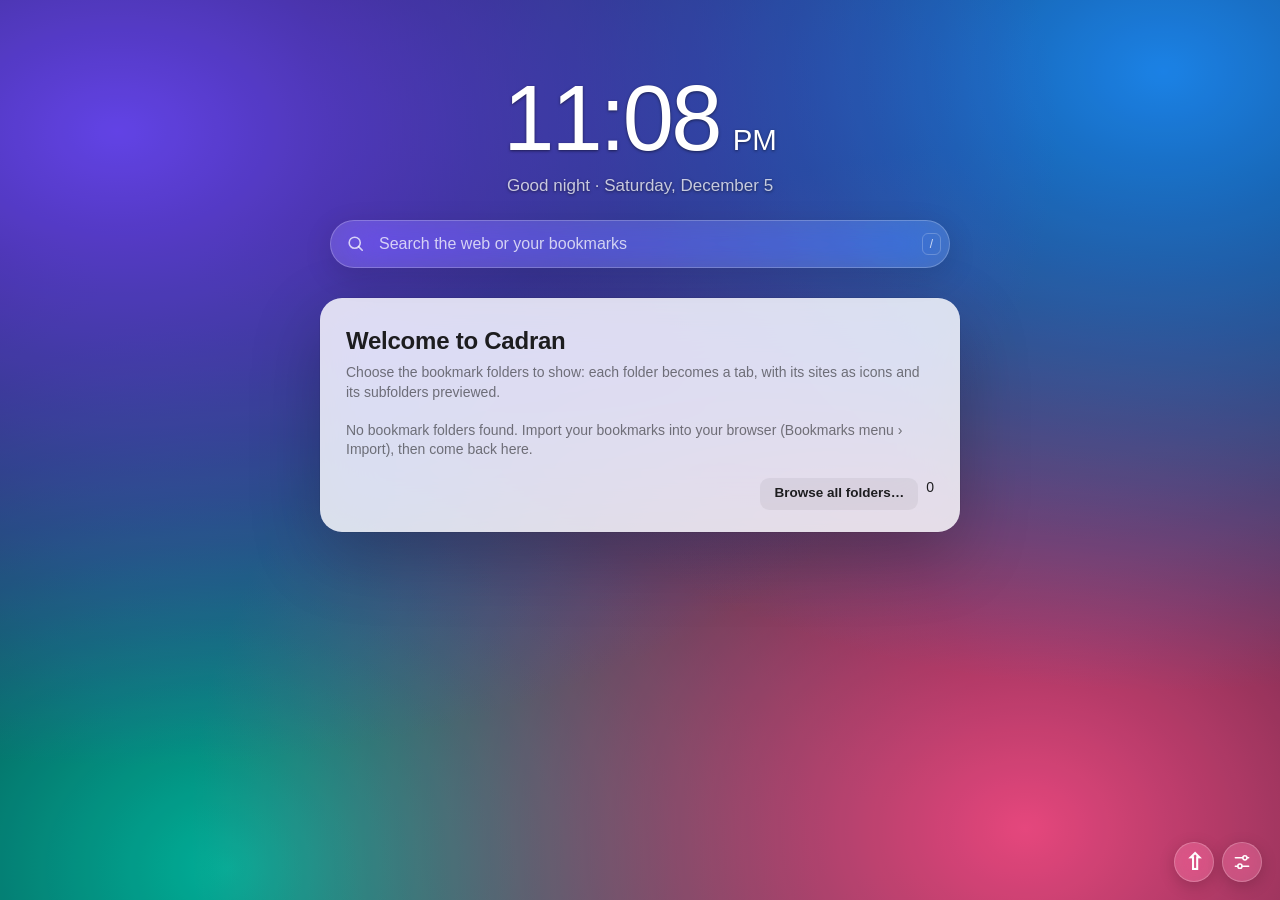
==== commit 45d03a5a: "changes" ====
--- a/newtab.html
+++ b/newtab.html
@@ -44,8 +44,28 @@
   </main>
 
   <div id="corner">
+    <button id="btn-import-bookmarks" class="round-btn import-bookmarks-btn" type="button" aria-label="Import bookmarks HTML" title="Import bookmarks HTML">⇧</button>
     <button id="btn-settings" class="round-btn" type="button" data-i18n-title="panelTitle" data-i18n-aria-label="panelTitle"></button>
+    <input id="bookmarks-html-input" type="file" accept=".html,.htm,text/html" hidden>
   </div>
+  <script>
+    document.addEventListener('DOMContentLoaded', () => {
+      const button = document.getElementById('btn-import-bookmarks');
+      const input = document.getElementById('bookmarks-html-input');
+      button?.addEventListener('click', () => input?.click());
+      input?.addEventListener('change', async () => {
+        const file = input.files?.[0]; input.value = '';
+        if (!file) return;
+        try {
+          const html = await file.text();
+          const count = window.CadranImportBookmarks?.(html);
+          if (!count) { alert('No bookmarks were found. Choose a bookmarks HTML export.'); return; }
+          alert(`Imported ${count} bookmarks. Cadran will reload now.`);
+          location.reload();
+        } catch (error) { console.error(error); alert('Could not import this bookmarks file.'); }
+      });
+    });
+  </script>
   <aside id="panel" class="glass-panel" data-i18n-aria-label="panelTitle"></aside>
   <div id="layer"></div>
 </body>
--- a/css/base.css
+++ b/css/base.css
@@ -354,10 +354,47 @@
 .welcome .actions { display: flex; gap: 8px; justify-content: flex-end; flex-wrap: wrap; }
 
 @media (max-width: 640px) {
-  :root { --gutter: 16px; }
-  .notice { flex-wrap: wrap; }
+  :root { --gutter: 12px; --icon-base: 58px; --cols: 4; }
+  body { font-size: 14px; padding-bottom: env(safe-area-inset-bottom); }
+  #page { padding-top: max(8px, env(safe-area-inset-top)); }
+  #top { padding-inline: 4px; }
+  #clock .time { font-size: clamp(38px, 12vw, 58px); letter-spacing: -.045em; }
+  #clock .subline { font-size: 12px; flex-wrap: wrap; gap: 4px 8px; }
+  .notice { flex-wrap: wrap; gap: 8px; padding: 12px; }
+  .welcome { padding: 20px 16px; border-radius: 18px; }
+  .welcome h1 { font-size: 21px; }
+  .welcome .actions { display: grid; grid-template-columns: 1fr; }
+  .welcome .actions .btn { width: 100%; min-height: 44px; }
+  #groups { gap: 6px; padding: 8px 2px; overflow-x: auto; -webkit-overflow-scrolling: touch; }
+  .group-tab { min-height: 40px; flex: 0 0 auto; }
+  .page-inner { padding: 10px var(--gutter) 20px; }
+  .grid { --tile-w: minmax(0, 1fr); grid-template-columns: repeat(4, minmax(0, 1fr)); column-gap: 6px; row-gap: 12px; max-width: 100%; }
+  .grid.compact { grid-template-columns: repeat(4, minmax(0, 1fr)); }
+  .tile { gap: 6px; padding: 4px 2px; min-height: 84px; touch-action: manipulation; }
+  .tile .label { width: 100%; font-size: 11px; line-height: 1.2; white-space: normal; overflow-wrap: anywhere; display: -webkit-box; -webkit-box-orient: vertical; -webkit-line-clamp: 2; }
+  .plate { width: min(var(--icon), 58px); height: min(var(--icon), 58px); }
+  :root[data-tile-style="cards"] .grid:not(.compact) { --tile-w: auto; grid-template-columns: repeat(3, minmax(0, 1fr)); }
+  :root[data-tile-style="cards"] .grid:not(.compact) .tile { padding: 12px 5px 10px; gap: 8px; border-radius: 14px; min-height: 100px; }
+  #corner { right: max(12px, env(safe-area-inset-right)); bottom: max(12px, env(safe-area-inset-bottom)); }
+  .round-btn { width: 46px; height: 46px; }
+  .glass-panel { max-width: calc(100vw - 16px); }
+  input, select, textarea { font-size: 16px; }
+}
+@media (max-width: 380px) {
+  :root { --gutter: 8px; --icon-base: 50px; }
+  .grid, .grid.compact { grid-template-columns: repeat(4, minmax(0, 1fr)); column-gap: 3px; }
+  .tile .label { font-size: 10px; }
+  :root[data-tile-style="cards"] .grid:not(.compact) { grid-template-columns: repeat(3, minmax(0, 1fr)); }
 }
 
 @media (prefers-reduced-motion: reduce) {
   *, *::before, *::after { animation-duration: .01ms !important; transition-duration: .01ms !important; }
 }
+
+/* Touch-friendly bookmark import action for hosted/mobile mode. */
+.import-bookmarks-btn { font-size: 23px; font-weight: 600; line-height: 1; }
+#corner { display: flex; align-items: center; gap: 8px; }
+@media (max-width: 640px) {
+  #corner { flex-direction: column-reverse; gap: 8px; }
+  .import-bookmarks-btn { font-size: 22px; }
+}
--- a/css/tiles.css
+++ b/css/tiles.css
@@ -247,3 +247,10 @@
   font-weight: 700;
   letter-spacing: .02em;
 }
+
+/* Remote high-resolution favicons used by the GitHub Pages edition. */
+.plate.web-favicon img { width: 78%; height: 78%; object-fit: contain; }
+@media (max-width: 640px) {
+  .plate.web-favicon img { width: 82%; height: 82%; }
+  .tile, .group-tab, .round-btn, .btn { -webkit-tap-highlight-color: transparent; touch-action: manipulation; }
+}
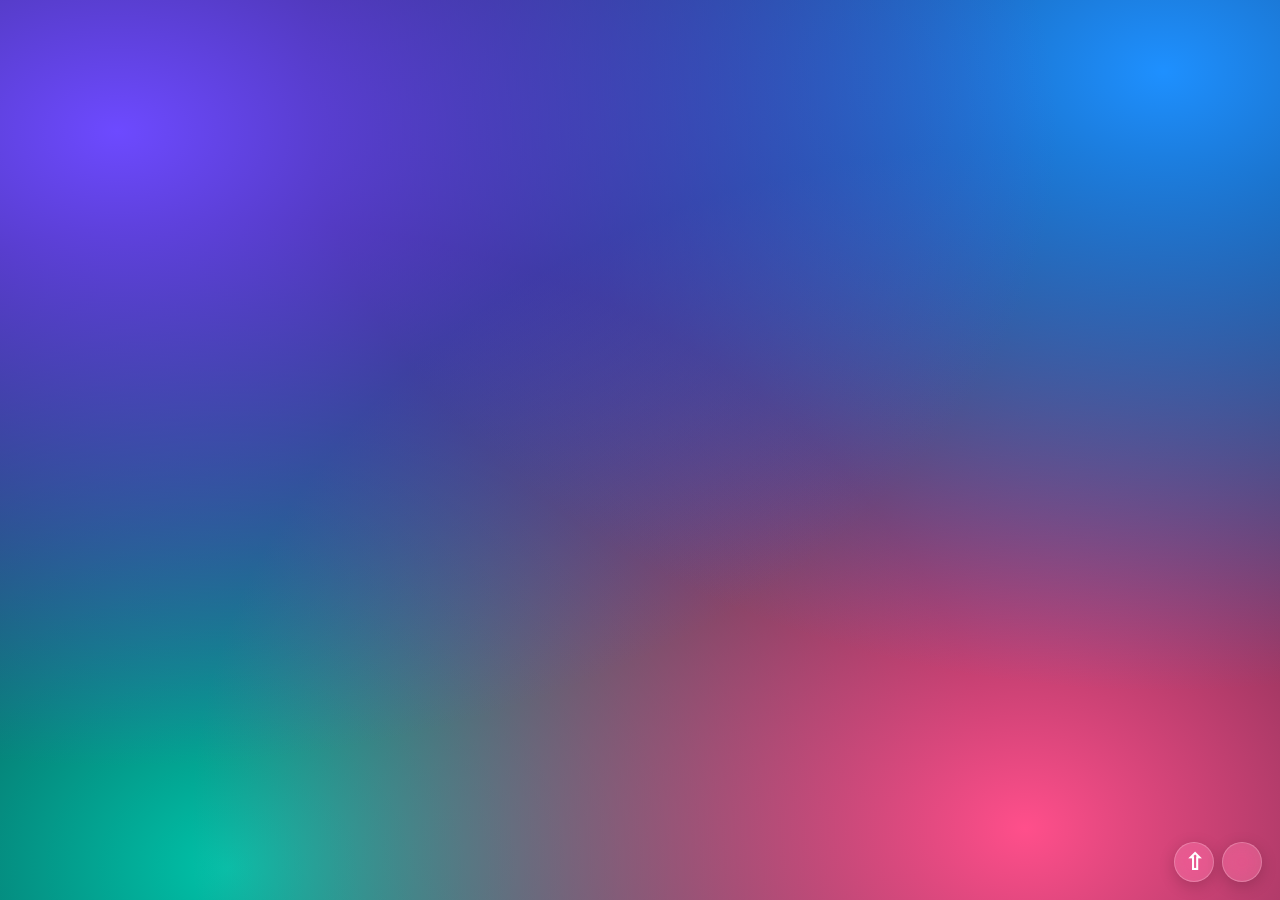
==== commit b988e23b: "changes" ====
--- a/newtab.html
+++ b/newtab.html
@@ -12,12 +12,30 @@
   <link rel="stylesheet" href="css/tiles.css">
   <link rel="stylesheet" href="css/ui.css">
   <script src="js/web-compat.js"></script>
-  <script>if ('serviceWorker' in navigator && location.protocol === 'https:') navigator.serviceWorker.register('./pwa-sw.js').catch(() => {});</script>
-  <script type="module" src="js/app.js"></script>
+  <script>
+    if ('serviceWorker' in navigator && location.protocol === 'https:') {
+      navigator.serviceWorker.register('./pwa-sw.js').catch((error) => console.error('Cadran service worker:', error));
+    }
+    window.addEventListener('error', (event) => {
+      if (event.target && event.target !== window && /\.js(?:$|\?)/.test(event.target.src || '')) {
+        showStartupError('A JavaScript file failed to load. Check the deployed GitHub Pages files, then reload.');
+      }
+    }, true);
+    window.addEventListener('unhandledrejection', (event) => {
+      console.error('Cadran startup error:', event.reason);
+    });
+    function showStartupError(message) {
+      const panel = document.getElementById('startup-error');
+      if (panel) { panel.hidden = false; panel.textContent = message; }
+    }
+    window.CadranStartupError = showStartupError;
+  </script>
+  <script type="module" src="js/app.js" onerror="window.CadranStartupError && window.CadranStartupError('Cadran could not load its app module. Check that all project files were uploaded, then reload.')" onload="document.getElementById('startup-error')?.setAttribute('hidden', '')"></script>
 </head>
 <body>
   <div id="wallpaper" aria-hidden="true"></div>
   <div id="dim" aria-hidden="true"></div>
+  <div id="startup-error" hidden role="alert">Cadran could not start. Check the deployed project files and reload.</div>
   <!-- Applique le fond et la mise en page mémorisés avant le premier affichage -->
   <script src="js/boot.js"></script>
 
--- a/css/base.css
+++ b/css/base.css
@@ -140,7 +140,7 @@
 }
 #clock .greeting:not(:empty) + .date:not(:empty)::before { content: " · "; }
 
-/* Horloge analogique (js/analog-clock.js, Cadran+) : un calque par aiguille, que l'on fait tourner en entier */
+/* Horloge analogique : un calque par aiguille, que l'on fait tourner en entier */
 #clock .analog {
   position: relative;
   width: clamp(118px, 13vw, 168px);
@@ -356,25 +356,74 @@
 @media (max-width: 640px) {
   :root { --gutter: 12px; --icon-base: 58px; --cols: 4; }
   body { font-size: 14px; padding-bottom: env(safe-area-inset-bottom); }
-  #page { padding-top: max(8px, env(safe-area-inset-top)); }
-  #top { padding-inline: 4px; }
+  #page { min-height: 100svh; padding-top: max(8px, env(safe-area-inset-top)); padding-bottom: max(88px, calc(88px + env(safe-area-inset-bottom))); }
+  #top { gap: 16px; margin-bottom: 20px; padding-inline: 4px; }
   #clock .time { font-size: clamp(38px, 12vw, 58px); letter-spacing: -.045em; }
   #clock .subline { font-size: 12px; flex-wrap: wrap; gap: 4px 8px; }
+  #search { width: 100%; }
+  .search-box { height: 46px; }
   .notice { flex-wrap: wrap; gap: 8px; padding: 12px; }
   .welcome { padding: 20px 16px; border-radius: 18px; }
   .welcome h1 { font-size: 21px; }
   .welcome .actions { display: grid; grid-template-columns: 1fr; }
   .welcome .actions .btn { width: 100%; min-height: 44px; }
-  #groups { gap: 6px; padding: 8px 2px; overflow-x: auto; -webkit-overflow-scrolling: touch; }
-  .group-tab { min-height: 40px; flex: 0 0 auto; }
+  #groups { gap: 6px; padding: 8px 2px; margin-bottom: 2px; overflow-x: auto; overscroll-behavior-x: contain; -webkit-overflow-scrolling: touch; scrollbar-width: none; }
+  #groups::-webkit-scrollbar { display: none; }
+  .group-tab { min-height: 40px; flex: 0 0 auto; max-width: 72vw; }
   .page-inner { padding: 10px var(--gutter) 20px; }
-  .grid { --tile-w: minmax(0, 1fr); grid-template-columns: repeat(4, minmax(0, 1fr)); column-gap: 6px; row-gap: 12px; max-width: 100%; }
-  .grid.compact { grid-template-columns: repeat(4, minmax(0, 1fr)); }
-  .tile { gap: 6px; padding: 4px 2px; min-height: 84px; touch-action: manipulation; }
-  .tile .label { width: 100%; font-size: 11px; line-height: 1.2; white-space: normal; overflow-wrap: anywhere; display: -webkit-box; -webkit-box-orient: vertical; -webkit-line-clamp: 2; }
-  .plate { width: min(var(--icon), 58px); height: min(var(--icon), 58px); }
-  :root[data-tile-style="cards"] .grid:not(.compact) { --tile-w: auto; grid-template-columns: repeat(3, minmax(0, 1fr)); }
-  :root[data-tile-style="cards"] .grid:not(.compact) .tile { padding: 12px 5px 10px; gap: 8px; border-radius: 14px; min-height: 100px; }
+  .grid, .grid.compact {
+    --mobile-min-tile: clamp(64px, 20.5vw, 92px);
+    width: 100%;
+    max-width: 100%;
+    grid-template-columns: repeat(auto-fill, minmax(var(--mobile-min-tile), 1fr));
+    justify-content: stretch;
+    column-gap: clamp(4px, 1.8vw, 10px);
+    row-gap: clamp(12px, 3vw, 18px);
+  }
+  .tile {
+    display: flex;
+    flex-direction: column;
+    align-items: center;
+    justify-content: flex-start;
+    gap: 7px;
+    min-width: 0;
+    min-height: 94px;
+    padding: 5px 2px 3px;
+    touch-action: manipulation;
+  }
+  .tile > .plate { order: 0; flex: none; width: clamp(44px, min(14.5vw, var(--icon)), 58px); height: clamp(44px, min(14.5vw, var(--icon)), 58px); }
+  :root .tile > .label {
+    order: 1;
+    display: block;
+    align-self: stretch;
+    width: 100%;
+    min-width: 0;
+    min-height: 2.35em;
+    padding: 0 1px;
+    font-size: clamp(10px, 2.8vw, 12px);
+    line-height: 1.18;
+    text-align: center;
+    white-space: normal;
+    overflow: hidden;
+    overflow-wrap: anywhere;
+    display: -webkit-box;
+    -webkit-box-orient: vertical;
+    -webkit-line-clamp: 2;
+  }
+  .tile.folder .count { top: 0; }
+  :root[data-tile-style="cards"] .grid:not(.compact) {
+    --mobile-min-tile: clamp(88px, 25vw, 132px);
+    grid-template-columns: repeat(auto-fill, minmax(var(--mobile-min-tile), 1fr));
+    column-gap: 8px;
+    row-gap: 12px;
+  }
+  :root[data-tile-style="cards"] .grid:not(.compact) .tile {
+    min-height: 118px;
+    padding: 12px 5px 9px;
+    gap: 8px;
+    border-radius: 14px;
+  }
+  :root[data-tile-style="cards"] .grid:not(.compact) .tile > .label { min-height: 2.35em; white-space: normal; font-size: clamp(10px, 2.8vw, 12px); }
   #corner { right: max(12px, env(safe-area-inset-right)); bottom: max(12px, env(safe-area-inset-bottom)); }
   .round-btn { width: 46px; height: 46px; }
   .glass-panel { max-width: calc(100vw - 16px); }
@@ -382,9 +431,13 @@
 }
 @media (max-width: 380px) {
   :root { --gutter: 8px; --icon-base: 50px; }
-  .grid, .grid.compact { grid-template-columns: repeat(4, minmax(0, 1fr)); column-gap: 3px; }
-  .tile .label { font-size: 10px; }
-  :root[data-tile-style="cards"] .grid:not(.compact) { grid-template-columns: repeat(3, minmax(0, 1fr)); }
+  .tile { gap: 6px; }
+  .tile > .label { font-size: 10px; }
+  :root[data-tile-style="cards"] .grid:not(.compact) { --mobile-min-tile: 88px; }
+}
+@media (hover: none) {
+  .tile:hover .plate { transform: none; box-shadow: 0 1px 2px rgba(0, 0, 0, .16), 0 6px 18px rgba(0, 0, 0, .16); }
+  :root[data-tile-style="cards"] .grid:not(.compact) .tile:hover { background: var(--glass); transform: none; }
 }
 
 @media (prefers-reduced-motion: reduce) {
@@ -398,3 +451,33 @@
   #corner { flex-direction: column-reverse; gap: 8px; }
   .import-bookmarks-btn { font-size: 22px; }
 }
+
+
+/* Mobile rendering hardening: keep content crisp on devices with limited GPU memory. */
+@media (max-width: 640px) {
+  #wallpaper, .wallpaper-ghost { filter: none !important; }
+  .search-box, #groups, .glass-panel, .group-tab,
+  :root[data-tile-style="cards"] .grid:not(.compact) .tile,
+  .plate.folder-plate {
+    -webkit-backdrop-filter: none !important;
+    backdrop-filter: none !important;
+  }
+}
+
+
+/* Startup diagnostics: show a readable error instead of an empty, blurred page. */
+#startup-error:not([hidden]) {
+  position: fixed;
+  z-index: 10000;
+  left: 16px;
+  right: 16px;
+  top: max(16px, env(safe-area-inset-top));
+  padding: 14px 16px;
+  border: 1px solid rgba(255,255,255,.24);
+  border-radius: 14px;
+  background: #202126;
+  color: #fff;
+  box-shadow: 0 8px 30px rgba(0,0,0,.3);
+  font-size: 14px;
+  line-height: 1.5;
+}
--- a/css/tiles.css
+++ b/css/tiles.css
@@ -249,8 +249,9 @@
 }
 
 /* Remote high-resolution favicons used by the GitHub Pages edition. */
-.plate.web-favicon img { width: 78%; height: 78%; object-fit: contain; }
+.plate.web-svg-icon img { width: 78%; height: 78%; object-fit: contain; }
+.plate.web-svg-loading img { position: absolute; inset: 0; margin: auto; }
 @media (max-width: 640px) {
-  .plate.web-favicon img { width: 82%; height: 82%; }
+  .plate.web-svg-icon img { width: 82%; height: 82%; }
   .tile, .group-tab, .round-btn, .btn { -webkit-tap-highlight-color: transparent; touch-action: manipulation; }
 }
--- a/css/ui.css
+++ b/css/ui.css
@@ -370,77 +370,5 @@
 .color-dot { width: 24px; height: 24px; padding: 0; border: 0; border-radius: 50%; box-shadow: inset 0 0 0 1px rgba(0, 0, 0, .15); }
 .color-dot[aria-pressed="true"] { box-shadow: 0 0 0 2px var(--panel-solid), 0 0 0 4px var(--accent); }
 
-/* ---------- Cadran+ ---------- */
-.plus-pill {
-  display: inline-flex;
-  align-items: center;
-  gap: 5px;
-  height: 26px;
-  margin: 0 6px 0 auto;
-  padding: 0 11px 0 9px;
-  border: 0;
-  border-radius: 13px;
-  background: linear-gradient(135deg, #6d4aff, #0a84ff);
-  color: #fff;
-  font-size: 12.5px;
-  font-weight: 700;
-  white-space: nowrap;
-}
-.plus-pill:hover { filter: brightness(1.1); }
-.plus-pill.on { background: var(--panel-field); color: var(--panel-ink); }
-.plus-pill.on svg { color: #bf5af2; }
-.plus-pill.on[aria-pressed="true"] { background: var(--panel-hover); box-shadow: inset 0 0 0 1px var(--panel-line); }
-.plus-mark {
-  display: inline-grid;
-  place-items: center;
-  width: 15px;
-  height: 15px;
-  margin-left: 6px;
-  border-radius: 50%;
-  background: linear-gradient(135deg, #6d4aff, #0a84ff);
-  color: #fff;
-  font-size: 11px;
-  font-weight: 800;
-  line-height: 1;
-  vertical-align: 1px;
-  letter-spacing: 0;
-}
-.back-btn { margin: 4px 0 0 -8px; color: var(--panel-ink-2); }
-.plus-hero {
-  margin-top: 8px;
-  padding: 16px 16px 15px;
-  border-radius: 14px;
-  background:
-    radial-gradient(at 10% 12%, #6d4aff 0, transparent 60%),
-    radial-gradient(at 92% 8%, #1e90ff 0, transparent 55%),
-    radial-gradient(at 82% 105%, #ff4f8b 0, transparent 60%),
-    #1b1740;
-  color: #fff;
-}
-.plus-title { display: flex; align-items: center; gap: 8px; font-size: 21px; font-weight: 800; letter-spacing: -.01em; }
-.plus-hero p { margin: 8px 0 0; font-size: 13px; line-height: 1.45; color: rgba(255, 255, 255, .86); }
-.plus-hero .plus-reason { color: #fff; font-weight: 700; }
-.plus-features { display: flex; flex-direction: column; gap: 8px; margin: 12px 0 0; padding: 0; list-style: none; font-size: 13px; line-height: 1.35; }
-.plus-features li { display: flex; align-items: flex-start; gap: 9px; }
-.plus-features svg { flex: none; margin-top: 1px; opacity: .9; }
-.plus-hero .plus-support { margin-top: 12px; padding-top: 10px; border-top: 1px solid rgba(255, 255, 255, .18); color: #fff; font-weight: 600; }
-.plus-actions { margin-top: 14px; }
-.plus-actions .btn.primary { flex: 1; height: 36px; font-size: 14px; }
-.plus-actions .btn:not(.primary) { height: 36px; }
-.plus-key { display: flex; gap: 8px; }
-.row.stack .plus-key .input { flex: 1; width: auto; min-width: 0; font: 500 12.5px ui-monospace, SFMono-Regular, Menlo, monospace; }
-.plus-error { margin: 0; color: var(--danger); font-size: 12.5px; line-height: 1.4; }
-.plus-note {
-  display: flex;
-  align-items: center;
-  gap: 9px;
-  margin-top: 10px;
-  padding: 10px 12px;
-  border-radius: 10px;
-  background: rgba(191, 90, 242, .16);
-  font-size: 12.5px;
-  line-height: 1.4;
-}
-.plus-note svg { flex: none; color: #bf5af2; }
 .panel-body p.hint a { color: var(--accent); text-decoration: none; font-weight: 600; }
 .panel-body p.hint a:hover { text-decoration: underline; }
